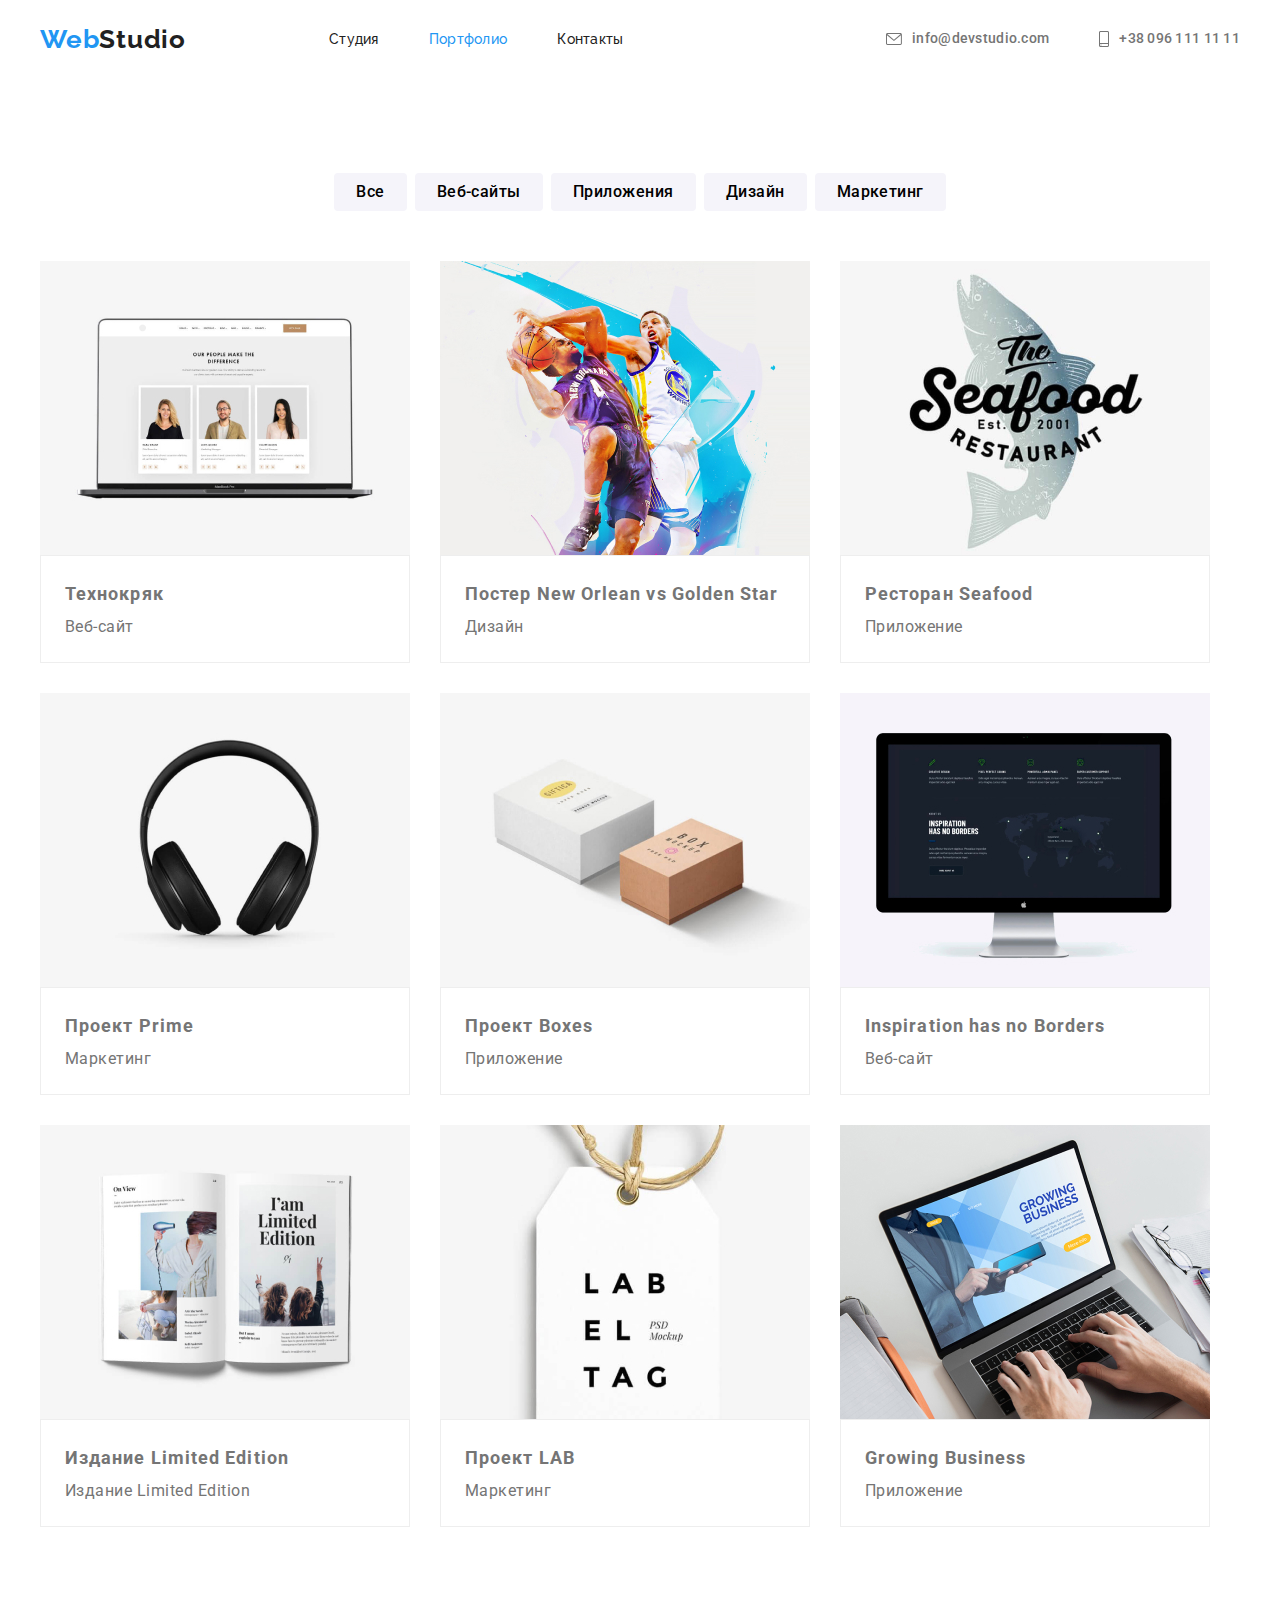
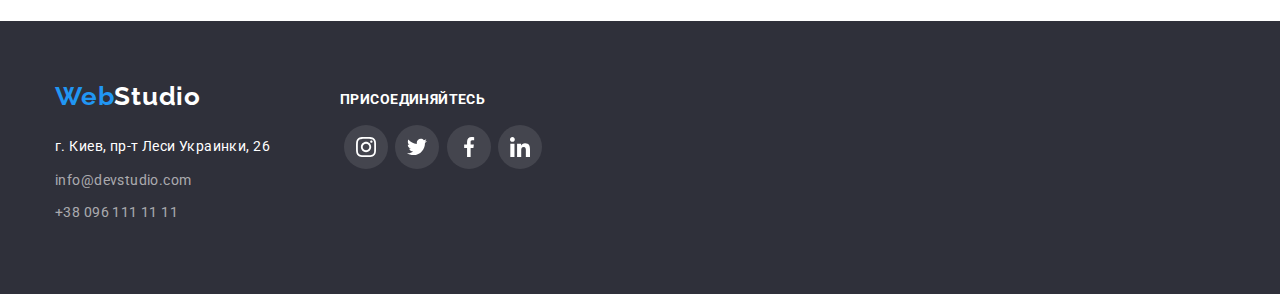
==== portfolio.html @ 930734c8 "Перенос ДЗ №4" ====
<!DOCTYPE html>
<html lang="ru">
  <head>
    <meta charset="UTF-8" />
    <meta name="viewport" content="width=device-width, initial-scale=1.0" />
    <title>Webstudio</title>
    <link rel="stylesheet" href="https://cdnjs.cloudflare.com/ajax/libs/modern-normalize/1.0.0/modern-normalize.css">
    <link rel="preconnect" href="https://fonts.gstatic.com" />
    <link rel="stylesheet" href="./css/style.css">
    <link rel="preconnect" href="https://fonts.gstatic.com">
<link href="https://fonts.googleapis.com/css2?family=Raleway:wght@700&family=Roboto:wght@400;500;700;900&display=swap" rel="stylesheet">
  </head>
  <body>
    <!----------------- Хедер с навигацией ---------------->
    <header>
      <div class="container header-container">
        <a class="header-logo" href="index.html">Web
          <span class="header-studio">Studio</span>
        </a>
        <nav class="nav">
          <ul class="list header-list">
            <li class="header-item">
              <a class="link header-link" href="index.html">Студия</a>
            </li>
    
            <li>
              <a class="link header-link active-page" href="portfolio.html">Портфолио</a>
            </li>
    
            <li>
              <a class="link header-link" href="#">Контакты</a>
            </li>
          </ul>
        </nav>
        <!-- Контакты хедера -->
        <ul class="list contact-list">
          <li>
            <a class="link header-contacts" href="mailto:">
              <svg class="icon-mail">
                <use href="./images/sprite.svg#icon-mail"></use>
              </svg> info@devstudio.com </a>
          </li>
          <li>
            <a class="link header-contacts" href="tel:+380961111111">
              <svg class="icon-smartphone">
                <use href="./images/sprite.svg#icon-smartphone"></use>
              </svg> +38 096 111 11 11
            </a>
          </li>
        </ul>
      </div>
    </header>
    <main>
    <!-- Фильтры Проекты -->
      <section class="container project-container">
        <!-- Контейнер для фильтра -->
        <div class="filter-container">
          <ul class="filter-list list">
            <li class="button-item">
              <button class="button-filter" type="button">Все</button>
            </li>
            <li class="button-item">
              <button class="button-filter" type="button">Веб-сайты</button>
            </li>
            <li class="button-item">
              <button class="button-filter" type="button">Приложения</button>
            </li>
            <li class="button-item">
              <button class="button-filter" type="button">Дизайн</button>
            </li>
            <li class="button-item">
              <button class="button-filter" type="button">Маркетинг</button>
            </li>
          </ul>
          <!-- </section> -->
        </div>
        <!-- Контейнер дляя проектов -->
        <div>
          <ul class="list project-list">
            <li class="project-item">
              <a class="link project-text" href="">
                <img src="./images/open_laptop.jpg" alt="Открытый лептоп" width="370" />
                <div class="project-name">
                  <h2 class="project-title">Технокряк</h2>
                  <p>Веб-сайт</p>
                </div>
              </a>
            </li>
            <li class="project-item">
              <a class="link project-text" href="">
                <img src="./images/basketball_players.jpg" alt="Два баскетболиста" width="370" />
                <div class="project-name">
                  <h2 class="project-title">Постер New Orlean vs Golden Star</h2>
                  <p>Дизайн</p>
                </div>
              </a>
            </li>
            <li class="project-item">
              <a class="link project-text" href="">
                <img src="./images/seafood_logo.jpg" alt="Логотип реторана рыбы" width="370" />
                <div class="project-name">
                  <h2 class="project-title">Ресторан Seafood</h2>
                  <p>Приложение</p>
                </div>
              </a>
            </li>
            <li class="project-item">
              <a class="link project-text" href="">
                <img src="./images/headphones.jpg" alt="Наушники" width="370" />
                <div class="project-name">
                  <h2 class="project-title">Проект Prime</h2>
                  <p>Маркетинг</p>
                </div>
              </a>
            </li>
            <li class="project-item">
              <a class="link project-text" href="">
                <img src="./images/boxes.jpg" alt="Две коробки" width="370" />
                <div class="project-name">
                  <h2 class="project-title">Проект Boxes</h2>
                  <p>Приложение</p>
                </div>
              </a>
            </li>
            <li class="project-item">
              <a class="link project-text" href="">
                <img src="./images/iMac.jpg" alt="Компьютер iMac" width="370" />
                <div class="project-name">
                  <h2 class="project-title" lang="en">Inspiration has no Borders</h2>
                  <p>Веб-сайт</p>
                </div>
              </a>
            </li>
            <li class="project-item">
              <a class="link project-text" href="">
                <img src="./images/open_book.jpg" alt="Открытая книга" width="370" />
                <div class="project-name">
                  <h2 class="project-title">Издание Limited Edition</h2>
                  <p>Издание Limited Edition</p>
                </div>
              </a>
            </li>
            <li class="project-item">
              <a class="link project-text" href="">
                <img src="./images/Label.jpg" alt="Лейба" width="370" />
                <div class="project-name">
                  <h2 class="project-title">Проект LAB</h2>
                  <p>Маркетинг</p>
                </div>
              </a>
            </li>
            <li class="project-item">
              <a class="link project-text" href="">
                <img src="./images/hands_on_keyboard.jpg" alt="Набор текста на клавиатуре" width="370" />
                <div class="project-name">
                  <h2 class="project-title" lang="en">Growing Business</h2>
                  <p>Приложение</p>
                </div>
              </a>
            </li>
          </ul>
        </div>
      </section>
    </main>

    <!------------------ Контакты и адрес ------------------>
  <footer>
      <div class="container footer-container">
          <div>
              <a class="footer-logo" href="index.html">Web
                  <span class="footer-studio link">Studio</span>
              </a>
              <address>г. Киев, пр-т Леси Украинки, 26</address>
              <a class="link footer-link" href="mailto:">info@devstudio.com</a>
              <a class="link footer-link" href="tel:+380961111111">+38 096 111 11 11</a>
          </div>
          <div>
              <h3 class="footer-item">
                  ПРИСОЕДИНЯЙТЕСЬ
              </h3>
              <ul class="footer-box">
                  <li class="social-unit">
                      <a class="social-link" href="#">
                          <svg class="pic-instagram">
                              <use href="./images/sprite.svg#icon-instagram"></use>
                          </svg>
                      </a>
                  </li>
                  <li class="social-unit">
                      <a class="social-link" href="#">
                          <svg class="pic-twitter">
                              <use href="./images/sprite.svg#icon-twitter"></use>
                          </svg>
                      </a>
                  </li>
                  <li class="social-unit">
                      <a class="social-link" href="#">
                          <svg class="pic-facebook">
                              <use href="./images/sprite.svg#icon-facebook"></use>
                          </svg>
                      </a>
                  </li>
                  <li class="social-unit">
                      <a class="social-link" href="#">
                          <svg class="pic-linkedin">
                              <use href="./images/sprite.svg#icon-linkedin"></use>
                          </svg>
                      </a>
                  </li>
              </ul>
          </div>
      </div>
  </footer>
  </body>
</html>
---- css/style.css ----
/* 
Основной цвет текста   #212121; - Заголовки черн
Вторичный цвет текста  #FFFFFF; - Заголовки бел
Цвет текста Параграфы  #757575;

Акцкет 1 ------------- #2196F3; - Синий для кнопок и навигации */


 /* 
 Основной цвет фона  #E5E5E5; - 
 Вторичный цвет фона #2F303A; - Герой и Футер
 Фон хедера          #FFFFFF;

 */
:root {
    --primary-title-color:#212121;
    --secondary-title-color:#FFFFFF;
    --text-color:#757575;
    --accent-color:#2196F3;
    --logo-color:#ffffff;
    --icon-color:  #AFB1B8;

    --primary-background-color:#E5E5E5;
    --secondary-background-color:#2F303A;
    --header-background-clor:#FFFFFF;  
    --button-background-clor:#F5F4FA;

}

h1,
h2,
h3,
p {
  margin-top: 0;
  margin-bottom: 0;
}

ul {
    list-style: none;
    margin: 0;
    padding: 0;
}

li {
    list-style: none;
    margin: 0;
    padding: 0;
}

body {
    font-family: 'Roboto', sans-serif;
    font-style: normal;
}

header {
    background-color: var(--header-background-clor);
}

.container {
    width: 1200px;
    margin: 0 auto;
    padding: 0 15px;
}

.header-container {
    display: flex;
    align-items: center;
    padding: 24px 0;
}

footer {
    padding: 60px 0;
    background-color: var(--secondary-background-color);
}
.footer-container {
    display: flex;
    justify-self: center;
}

.footer-item {
    padding-top: 12px;
    padding-bottom: 20px;
    margin-left: 70px;

    font-weight: 700;
    font-size: 14px;
    line-height: 0.87;
    letter-spacing: 0.03em;
    text-transform: uppercase;

    color: var(--secondary-title-color);;
}

.nav { 
    margin-left: 93px;  

    font-family: Raleway;
    font-weight: 700;
    font-size: 26px;
    line-height: 1.19;
    letter-spacing: 0.03em;
}

.header-list {
    display: flex;
    justify-content: center;
    margin: 0;
    padding: 0;

    font-weight: 500;
    font-size: 14px;
    line-height: 1.42;
    letter-spacing: 0.02em;
}

.hero {
    padding: 200px 0;

    background-repeat: no-repeat;
    background-size: cover;

    background-color: var(--secondary-background-color);
    background-image: linear-gradient( 
        to right,
        rgba(47, 48, 58, 0.4),
        rgba(47, 48, 58, 0.4) ), 
        url(../images/hero_background.jpg);
}

.hero-text {
    margin: 0 auto;
    margin-bottom: 30px;

    font-weight: 900;
    font-size: 44px;
    line-height: 1.36;
    text-align: center;
    letter-spacing: 0.06em;
    text-transform: uppercase;

    color: var(--logo-color);
}

.competence {
    margin: 0 auto;
    padding: 94px 0 47px;

    background-color: var(--primary-background-color);
}

.our-work {
    padding: 47px 0 94px;

    font-weight: 700;
    font-size: 36px;
    line-height: 1.16;
    text-align: center;
    letter-spacing: 0.03em;

    background-color: var(--primary-background-color);
}

.our-team {
    padding: 94px 0;

    font-weight: 700;
    font-size: 36px;
    line-height: 1.16;
    text-align: center;
    letter-spacing: 0.03em;

    background-color: var(--button-background-clor);
}

.competence-list {
    display: flex;
    flex-direction: row;
    justify-content: center;
}

.competence-unit {
    width: 270px;
    margin-right: 30px;
}

.competence-unit:last-child {
    margin-right: 0;
}

.competence-icon {
    display: flex;
    justify-content: center;
    align-items: center;
    margin-right: 30px;
    width: 270px;
    height: 120px;

    background: var(--button-background-clor);
    border-radius: 4px;
}

.competence-icon:last-child {
    margin-right: 0;
}

.images-list {
    display: flex;
}

.our-work-imges {
    width: 370px;
}

.images-item {
    width: calc((100%-60px) / 3);
    margin-right: 30px;
} 

.images-item:nth-child(3n) {
    margin-right: 0;
  }

.our-team-item {
    width: calc((100%-90px) / 4);
    margin-right: 30px;
    box-shadow: 0px 1px 3px rgba(0, 0, 0, 0.12), 0px 1px 1px rgba(0, 0, 0, 0.14),    0px 2px 1px rgba(0, 0, 0, 0.2);
    border-radius: 0px 0px 4px 4px;
}  

.our-team-item:nth-child(4n) {
    margin-right: 0;
}

.visually-hidden {
    position: absolute;
    clip: rect(0 0 0 0);
    width: 1px;
    height: 1px;
    margin: -1px;
    …
  }
  
.our-work-title,
.our-team-title,
.clients-title {
    margin-top: 0;
    margin-bottom: 50px;

    font-weight: 700;
    font-size: 36px;
    line-height: 1.16;
    text-align: center;
    letter-spacing: 0.03em;

    color: var(--primary-title-color);

}

.button {
    background-color: var(--accent-color);
}

.button-filter {
    padding: 6px 22px;
    border-radius: 4px;
    border: 0;
    cursor: pointer;

    font-weight: 500;
    font-size: 16px;
    line-height: 1.62;
    text-align: center;
    letter-spacing: 0.03em;

    background-color: var(--button-background-clor);
}

.button-filter:hover,
.button-filter:focus {
    background-color: var(--accent-color);
    color: var(--secondary-title-color);
    outline: none;
}

.button-item {
    margin-right: 8px;
}

img {
    display: block;
    max-width: 100%;
    height: auto;
}

.button-item:last-child {
    margin-right: 0;
}

.filter-list {
    display: flex;
    flex-direction: row;
    justify-content: center; 
}

.project-list {
    display: flex;
    flex-wrap: wrap;
}

.project-item {
    width: 370px;
    margin-right: 30px; 
    margin-bottom: 30px;
    cursor: pointer;
}

.project-item:nth-child(3n) {  
    margin-right: 0;
}

.project-item:nth-last-child(-n + 3) {  
    margin-bottom: 0;
}

.project-item .link {
    display: block;
    text-decoration: none;
}

.project-item .link:hover,
.project-item .link:focus {
    border: 1px solid #EEEEEE;
    box-shadow: 0px 1px 1px rgba(0, 0, 0, 0.12), 
    0px 4px 4px rgba(0, 0, 0, 0.06), 
    1px 4px 6px rgba(0, 0, 0, 0.16);
}

.hero-text,
.main-button {
    color: var(--logo-color);
}

.main-button {
    display: flex;
    margin: 0 auto;
    border-radius: 5px;
    padding: 10px 32px;
    cursor: pointer;
    
    font-weight: 700;
    font-size: 16px;
    line-height: 1.87;
    text-align: center;
    letter-spacing: 0.06em;
}

.competence-item {
    margin: 30px 0 10px;
    width: 270px;

    font-weight: 700;
    font-size: 14px;
    line-height: 1.14;
    letter-spacing: 0.03em;
    text-transform: uppercase;
}

.competence-text {
    width: 270px;
    margin-left: 30px;
    margin: 0 auto;

    font-weight: 400;
    font-size: 14px;
    line-height: 1.71;
    letter-spacing: 0.03em;
}

.team-item {
    margin-bottom: 10px;

    font-weight: 500;
    font-size: 16px;
    line-height: 1.18;
    text-align: center;
    letter-spacing: 0.03em;
}

.team-text {
    font-weight: 400;
    font-size: 16px;
    line-height: 1.18;
    text-align: center;
    letter-spacing: 0.03em;
}

.header-studio {
    font-family: 'Raleway', sans-serif;
    font-weight: 700;
    font-size: 26px;
    line-height: 1.19;
    letter-spacing: 0.03em;

    color: var(--primary-title-color);

}

.footer-studio {
    font-family: 'Raleway', sans-serif;
    font-weight: 700;
    font-size: 26px;
    line-height: 1.19;
    letter-spacing: 0.03em;

    color: var(--logo-color);
}

.header-logo {
    display: flex;
    text-decoration: none;

    font-family: 'Raleway', sans-serif;
    font-weight: 700;
    font-size: 26px;
    line-height: 1.19;
    letter-spacing: 0.03em;

    color: var(--accent-color);
}

.footer-logo {
    display: flex;
    margin-bottom: 20px;
    text-decoration: none;

    font-family: 'Raleway', sans-serif;
    font-weight: 700;
    font-size: 26px;
    line-height: 1.19;
    letter-spacing: 0.03em;

    color: var(--accent-color);
}

.list {
    color: var(--primary-title-color);
    list-style: none;
}

.link {
    text-decoration: none;
}

.contact-list {
    display: flex;  
    justify-content: flex-end;
    margin-left: auto;
}

.header-list .active-page {
    color: var(--accent-color);
}

.header-link {
    margin-left: 50px;
    color: var(--primary-title-color);
}

.header-contacts {
    display: flex;
    align-items: center;
    margin-left: 50px;

    font-weight: 500;
    font-size: 14px;
    line-height: 1.14;
    letter-spacing: 0.02em;
    
    color: var(--text-color);
}

.icon-mail {
    margin-right: 10px;
    width: 16px;
    height: 12px;

    fill: var(--text-color);
}

.icon-smartphone {
    margin-right: 10px;
    width: 10px;
    height: 16px;

    fill: var(--text-color);
}

.header-contacts:hover,
.header-contacts:focus {
    color: var(--accent-color);
}

.header-contacts:hover .icon-mail,
.header-contacts:hover .icon-smartphone,

.header-contacts:focus .icon-mail,
.header-contacts:focus .icon-smartphone {
    fill: var(--accent-color);
}

.header-link:hover,
.header-link:focus {
    color: var(--accent-color);
}

.footer-link {
    display: flex;
    flex-direction: column;
    margin-bottom: 9px;

    font-weight: 400;
    font-size: 14px;
    line-height: 1.71;
    letter-spacing: 0.03em;

    color: rgba(255, 255, 255, 0.6);
}

.footer-link:hover, 
.footer-link:focus {
    color: var(--accent-color);
}

.text {
    color: var(--text-color);
}

address {
    margin-bottom: 9px;
    
    font-style: normal;
    font-weight: 400;
    font-size: 14px;
    line-height: 2;
    letter-spacing: 0.03em;
    color: var(--secondary-title-color);
}

.project-title {
    font-weight: 700;
    font-size: 18px;
    line-height: 2;
    letter-spacing: 0.06em;
}

.project-text {
    font-weight: 400;
    font-size: 16px;
    line-height: 1.87;
    letter-spacing: 0.03em;
    color: var(--text-color);
}

.filter-container {
    padding-bottom: 50px;
}

.project-name {
    padding: 20px 24px;
    border: 1px solid #EEEEEE;
}

.project-container {
    padding: 94px 0;
}

.our-team-people {
    padding-top: 30px;
    padding-bottom: 30px;
    padding-left: auto;
    padding-right: auto;

    background: var(--secondary-title-color);
}

.hero-line {
    border: 2px solid #ECECEC;
    margin: 0;
}

.social-box {
    display: flex;
    justify-content: space-around;
    width: 206px;
    margin-left: 32px;
    margin-top: 16px;
}

.social-item {
    display: flex;
    align-items: center;
    justify-content: center;
    width: 44px;
    height: 44px;   
}

.social-item .social-link {
    display: flex;
    align-items: center;
    justify-content: center;
    width: 100%;
    height: 100%;
    border-radius: 50%;

    background: transparent;
    fill: var(--icon-color);
}

.social-item .social-link:focus,
.social-item .social-link:hover {
    background: var(--accent-color);
    fill: var(--logo-color);
    outline-style: none;
}

.icon-instagram,
.icon-twitter,
.icon-facebook,
.icon-linkedin {
    width: 20px;
    height: 20px;
}

.footer-box {
    display: flex;
    justify-content: space-around;
    width: 206px;
    margin-left: 70px;
}

.social-unit {
    display: flex;
    align-items: center;
    justify-content: center;
    width: 44px;
    height: 44px;   
}

.footer-box .social-link {
    display: flex;
    align-items: center;
    justify-content: center;
    width: 100%;
    height: 100%;
    border-radius: 50%;

    background: rgba(255, 255, 255, 0.1);
}

.footer-box .social-link:focus,
.footer-box .social-link:hover {
    background: var(--accent-color);
    outline-style: none;
}

.pic-instagram,
.pic-twitter,
.pic-facebook,
.pic-linkedin {
    width: 20px;
    height: 20px; 
    fill: var(--secondary-title-color);
}

.clients {
    padding: 94px 0;
    margin: 0 auto;
    
    background-color: var(--primary-background-color);
}

.clients-list {
    display: flex;
    align-items: center;
}

.clients-item {
    width: 170px;
    height: 90px;
    border: 1px solid var(--icon-color);
    border-radius: 4px;
    margin-right: 30px;

    background: var(--primary-background-color);
}

.clients-item:hover,
.clients-item:focus {
    border: 1px solid var(--accent-color);
}

.clients-item:last-child {
    margin-right: 0;
}

.clients-link {
    display: flex;
    justify-content: center;
    align-items: center;
    width: 100%;
    height: 100%;
}

.icon-Client_1,
.icon-Client_2,
.icon-Client_3,
.icon-Client_4,
.icon-Client_5,
.icon-Client_6 {
    fill: var(--icon-color);
}

.clients-link:hover .icon-Client_1,
.clients-link:hover .icon-Client_2,
.clients-link:hover .icon-Client_3,
.clients-link:hover .icon-Client_4,
.clients-link:hover .icon-Client_5,
.clients-link:hover .icon-Client_6,

.clients-link:focus .icon-Client_1,
.clients-link:focus .icon-Client_2,
.clients-link:focus .icon-Client_3,
.clients-link:focus .icon-Client_4,
.clients-link:focus .icon-Client_5,
.clients-link:focus .icon-Client_6 {
    fill: var(--accent-color);
}
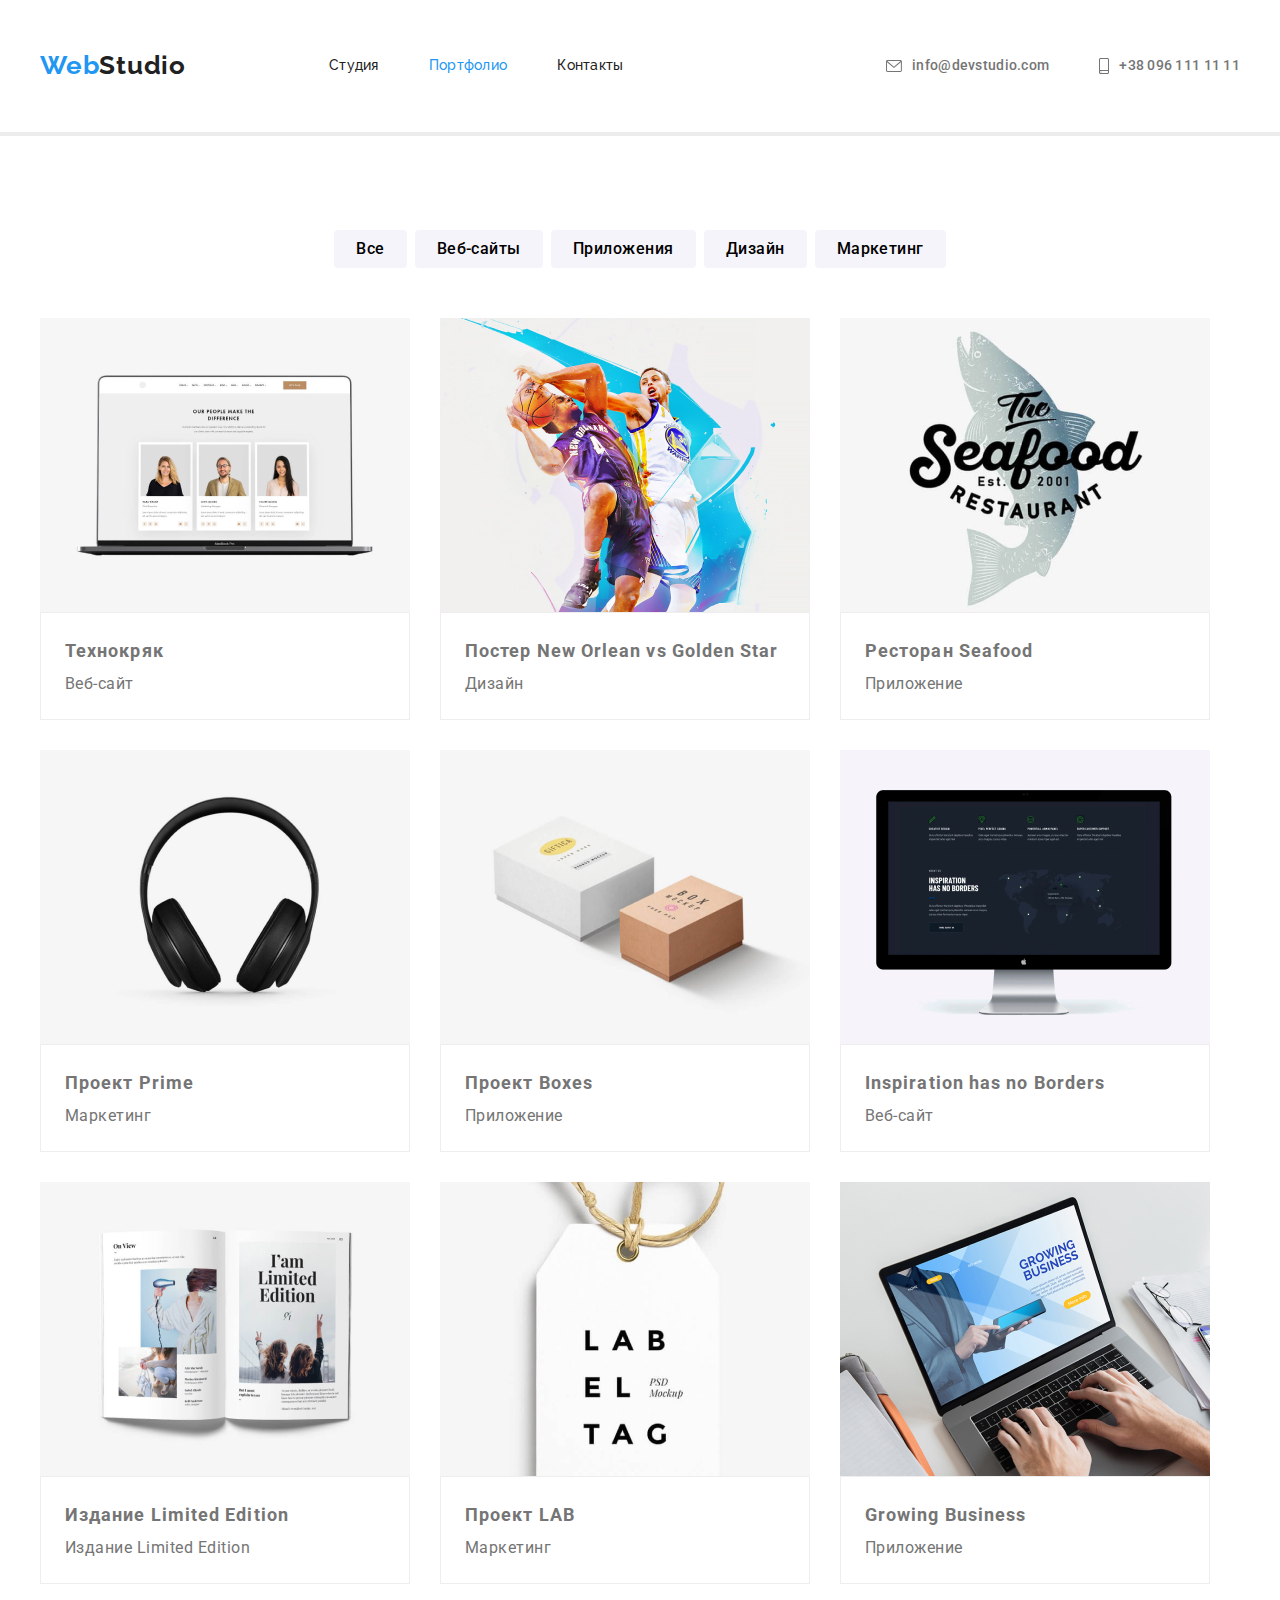
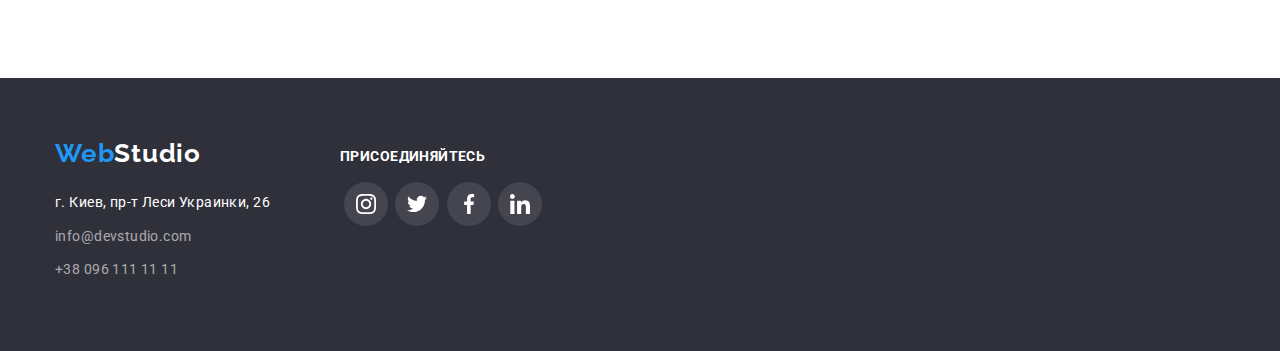
==== commit 410aec49: "Текст поверх изображений" ====
--- a/portfolio.html
+++ b/portfolio.html
@@ -52,6 +52,7 @@
     </header>
     <main>
     <!-- Фильтры Проекты -->
+      <hr class="hero-line">
       <section class="container project-container">
         <!-- Контейнер для фильтра -->
         <div class="filter-container">
--- a/css/style.css
+++ b/css/style.css
@@ -160,6 +160,24 @@
     background-color: var(--primary-background-color);
 }
 
+.disctiption {
+    position: absolute;
+    width: 370px;
+    height: 70px;
+    padding: 27px 0;
+    bottom: 0;
+    
+    font-weight: 700;
+    font-size: 14px;
+    line-height: 1.14;
+    text-align: center;
+    letter-spacing: 0.03em;
+    text-transform: uppercase;
+
+    color: var(--secondary-title-color);
+    background: rgba(47, 48, 58, 0.8);
+}
+
 .our-team {
     padding: 94px 0;
 
@@ -212,6 +230,7 @@
 }
 
 .images-item {
+    position: relative;
     width: calc((100%-60px) / 3);
     margin-right: 30px;
 } 
@@ -447,10 +466,6 @@
     list-style: none;
 }
 
-.link {
-    text-decoration: none;
-}
-
 .contact-list {
     display: flex;  
     justify-content: flex-end;
@@ -462,7 +477,15 @@
 }
 
 .header-link {
+    display: block;
     margin-left: 50px;
+    padding: 32px 0;
+    text-decoration: none;
+    
+    transition-property: color;
+    transition-duration: 250ms;
+    transition-timing-function: cubic-bezier(0.4, 0, 0.2, 1);
+
     color: var(--primary-title-color);
 }
 
@@ -470,6 +493,7 @@
     display: flex;
     align-items: center;
     margin-left: 50px;
+    text-decoration: none;
 
     font-weight: 500;
     font-size: 14px;
@@ -517,6 +541,7 @@
     display: flex;
     flex-direction: column;
     margin-bottom: 9px;
+    text-decoration: none;
 
     font-weight: 400;
     font-size: 14px;
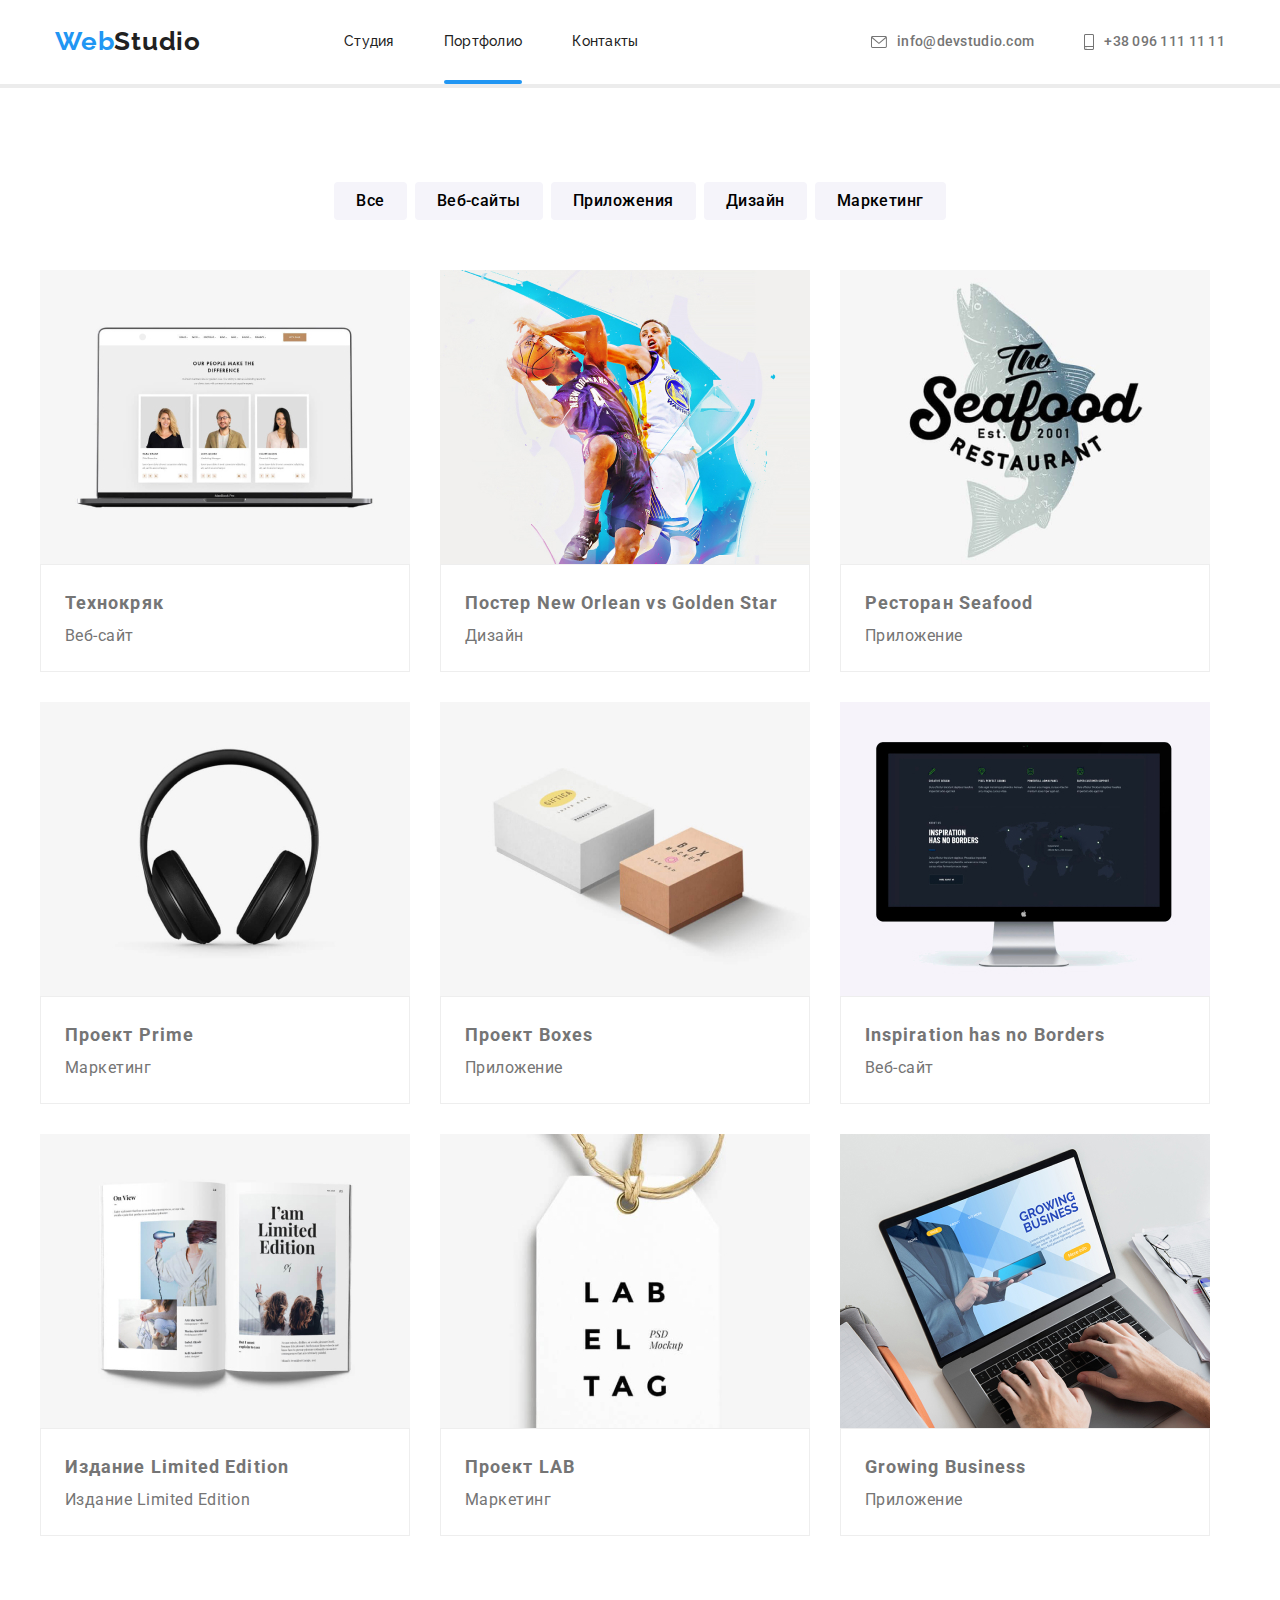
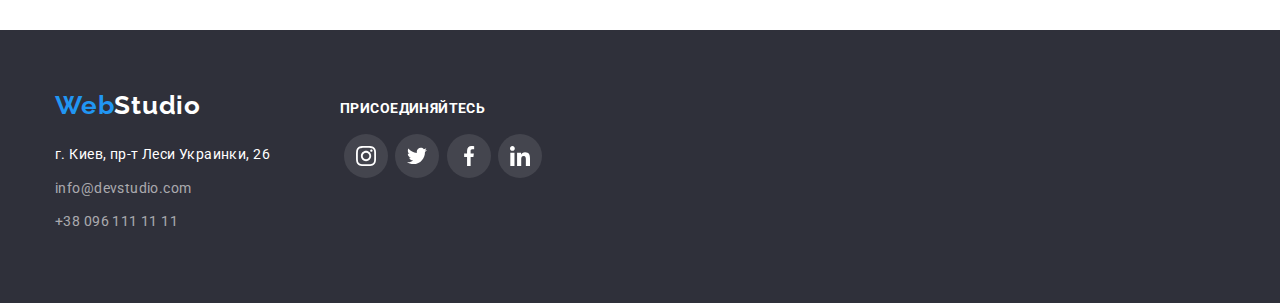
==== commit bef6751e: "Сделал Оверлей" ====
--- a/portfolio.html
+++ b/portfolio.html
@@ -80,7 +80,15 @@
           <ul class="list project-list">
             <li class="project-item">
               <a class="link project-text" href="">
-                <img src="./images/open_laptop.jpg" alt="Открытый лептоп" width="370" />
+                <div class="project-overlay">
+                  <img src="./images/open_laptop.jpg" alt="Открытый лептоп" width="370" />
+                  <div class="overlay">
+                    <p class="text">
+                      Технокряк это современная площадка распространения коронавируса.
+                      Компании используют эту платформу для цифрового шпионажа и атак на защищённые сервера конкурентов.
+                    </p>
+                  </div>
+                </div>
                 <div class="project-name">
                   <h2 class="project-title">Технокряк</h2>
                   <p>Веб-сайт</p>
@@ -89,7 +97,15 @@
             </li>
             <li class="project-item">
               <a class="link project-text" href="">
+                <div class="project-overlay">
                 <img src="./images/basketball_players.jpg" alt="Два баскетболиста" width="370" />
+                  <div class="overlay">
+                    <p class="text">
+                      Технокряк это современная площадка распространения коронавируса. 
+                      Компании используют эту платформу для цифрового шпионажа и атак на защищённые сервера конкурентов.
+                    </p>
+                  </div>
+                </div>
                 <div class="project-name">
                   <h2 class="project-title">Постер New Orlean vs Golden Star</h2>
                   <p>Дизайн</p>
@@ -98,7 +114,15 @@
             </li>
             <li class="project-item">
               <a class="link project-text" href="">
-                <img src="./images/seafood_logo.jpg" alt="Логотип реторана рыбы" width="370" />
+                <div class="project-overlay">
+                  <img src="./images/seafood_logo.jpg" alt="Логотип реторана рыбы" width="370" />
+                  <div class="overlay">
+                    <p class="text">
+                      Технокряк это современная площадка распространения коронавируса.
+                      Компании используют эту платформу для цифрового шпионажа и атак на защищённые сервера конкурентов.
+                    </p>
+                  </div>
+                </div>
                 <div class="project-name">
                   <h2 class="project-title">Ресторан Seafood</h2>
                   <p>Приложение</p>
@@ -107,7 +131,15 @@
             </li>
             <li class="project-item">
               <a class="link project-text" href="">
-                <img src="./images/headphones.jpg" alt="Наушники" width="370" />
+                <div class="project-overlay">
+                  <img src="./images/headphones.jpg" alt="Наушники" width="370" />
+                  <div class="overlay">
+                    <p class="text">
+                      Технокряк это современная площадка распространения коронавируса.
+                      Компании используют эту платформу для цифрового шпионажа и атак на защищённые сервера конкурентов.
+                    </p>
+                  </div>
+                </div>
                 <div class="project-name">
                   <h2 class="project-title">Проект Prime</h2>
                   <p>Маркетинг</p>
@@ -116,7 +148,15 @@
             </li>
             <li class="project-item">
               <a class="link project-text" href="">
+                <div class="project-overlay">
                 <img src="./images/boxes.jpg" alt="Две коробки" width="370" />
+                <div class="overlay">
+                  <p class="text">
+                    Технокряк это современная площадка распространения коронавируса. 
+                    Компании используют эту платформу для цифрового шпионажа и атак на защищённые сервера конкурентов.
+                  </p>
+                </div>
+              </div>
                 <div class="project-name">
                   <h2 class="project-title">Проект Boxes</h2>
                   <p>Приложение</p>
@@ -125,7 +165,15 @@
             </li>
             <li class="project-item">
               <a class="link project-text" href="">
+                <div class="project-overlay">
                 <img src="./images/iMac.jpg" alt="Компьютер iMac" width="370" />
+                <div class="overlay">
+                  <p class="text">
+                    Технокряк это современная площадка распространения коронавируса. 
+                    Компании используют эту платформу для цифрового шпионажа и атак на защищённые сервера конкурентов.
+                  </p>
+                </div>
+              </div>
                 <div class="project-name">
                   <h2 class="project-title" lang="en">Inspiration has no Borders</h2>
                   <p>Веб-сайт</p>
@@ -134,7 +182,15 @@
             </li>
             <li class="project-item">
               <a class="link project-text" href="">
+                <div class="project-overlay">
                 <img src="./images/open_book.jpg" alt="Открытая книга" width="370" />
+                <div class="overlay">
+                  <p class="text">
+                    Технокряк это современная площадка распространения коронавируса. 
+                    Компании используют эту платформу для цифрового шпионажа и атак на защищённые сервера конкурентов.
+                  </p>
+                </div>
+              </div>
                 <div class="project-name">
                   <h2 class="project-title">Издание Limited Edition</h2>
                   <p>Издание Limited Edition</p>
@@ -143,7 +199,15 @@
             </li>
             <li class="project-item">
               <a class="link project-text" href="">
+                <div class="project-overlay">
                 <img src="./images/Label.jpg" alt="Лейба" width="370" />
+                <div class="overlay">
+                  <p class="text">
+                    Технокряк это современная площадка распространения коронавируса. 
+                    Компании используют эту платформу для цифрового шпионажа и атак на защищённые сервера конкурентов.
+                  </p>
+                </div>
+              </div>
                 <div class="project-name">
                   <h2 class="project-title">Проект LAB</h2>
                   <p>Маркетинг</p>
@@ -152,7 +216,15 @@
             </li>
             <li class="project-item">
               <a class="link project-text" href="">
+                <div class="project-overlay">
                 <img src="./images/hands_on_keyboard.jpg" alt="Набор текста на клавиатуре" width="370" />
+                <div class="overlay">
+                  <p class="text">
+                    Технокряк это современная площадка распространения коронавируса. 
+                    Компании используют эту платформу для цифрового шпионажа и атак на защищённые сервера конкурентов.
+                  </p>
+                </div>
+              </div>
                 <div class="project-name">
                   <h2 class="project-title" lang="en">Growing Business</h2>
                   <p>Приложение</p>
--- a/css/style.css
+++ b/css/style.css
@@ -65,7 +65,6 @@
 .header-container {
     display: flex;
     align-items: center;
-    padding: 24px 0;
 }
 
 footer {
@@ -242,7 +241,9 @@
 .our-team-item {
     width: calc((100%-90px) / 4);
     margin-right: 30px;
-    box-shadow: 0px 1px 3px rgba(0, 0, 0, 0.12), 0px 1px 1px rgba(0, 0, 0, 0.14),    0px 2px 1px rgba(0, 0, 0, 0.2);
+    box-shadow: 0px 1px 3px rgba(0, 0, 0, 0.12), 
+    0px 1px 1px rgba(0, 0, 0, 0.14),    
+    0px 2px 1px rgba(0, 0, 0, 0.2);
     border-radius: 0px 0px 4px 4px;
 }  
 
@@ -472,8 +473,25 @@
     margin-left: auto;
 }
 
-.header-list .active-page {
+.active-page {
+    display: block;
+    position: relative;
+    margin-left: 50px;
+    padding: 32px 0;
+    text-decoration: none;
+
     color: var(--accent-color);
+}
+
+.active-page::after {
+    display: block;
+    position: absolute;
+    content: "";
+    width: 100%;
+    height: 4px;
+    margin-top: 28px;
+    background: var(--accent-color);
+    border-radius: 2px;
 }
 
 .header-link {
@@ -481,13 +499,15 @@
     margin-left: 50px;
     padding: 32px 0;
     text-decoration: none;
-    
+
+    color: var(--primary-title-color);
+
     transition-property: color;
     transition-duration: 250ms;
     transition-timing-function: cubic-bezier(0.4, 0, 0.2, 1);
-
-    color: var(--primary-title-color);
-}
+}
+
+
 
 .header-contacts {
     display: flex;
@@ -761,3 +781,89 @@
     fill: var(--accent-color);
 }
 
+.backdrop {
+    position: fixed;
+    top: 0;
+    left: 0;
+    width: 100%;
+    height: 100%;
+    opacity: 1;
+    transition: opacity 250ms cubic-bezier(0.4, 0, 0.2, 1);
+    background-color: rgba(0, 0, 0, 0.2);
+}
+
+.backdrop.is-hidden {
+    opacity: 0;
+    pointer-events: none;
+}
+
+.modal {
+    position: absolute;
+    left: 50%;
+    top: 50%;
+    transform: translate(50% 50%);
+    border-radius: 4px;
+    box-shadow: 0px 1px 3px rgba(0, 0, 0, 0.12), 0px 1px 1px rgba(0, 0, 0, 0.14);
+    transform: translate(-50%, -50%) scale(1);
+    transition: transform 250ms cubic-bezier(0.4, 0, 0.2, 1);
+    
+    width: 528px;
+    height: 581px;
+
+    background: var(--secondary-title-color);
+}
+
+.modal-button {
+    position: absolute;
+    top: 8px;
+    right: 8px;
+
+    display: flex;
+    align-items: center;
+    justify-content: center;
+    width: 30px;
+    height: 30px;
+    border-radius: 50%;
+    border: 1px solid rgba(0, 0, 0, 0.1);
+    cursor: pointer;
+    outline: none;
+
+    background-color: var(--secondary-title-color);
+}
+
+.project-overlay {
+    display: block;
+    position: relative;
+}
+
+.overlay {
+    position: absolute;
+    display: block;
+    top: 0;
+    left: 0;
+    width: 100%;
+    height: 100%;
+    opacity: 0;
+    transform: translateY(100%);
+
+    background: rgba(33, 150, 243, 0.9);
+}
+
+.project-item .link:hover .overlay,
+.project-item .link:focus .overlay {
+    opacity: 1;
+    transform: translateY(0);
+    transition-duration: 250ms;
+}
+
+.overlay .text {
+    padding: 64px 23px;
+    
+    font-style: normal;
+    font-weight: normal;
+    font-size: 18px;
+    line-height: 1.56;
+    letter-spacing: 0.03em;
+
+    color: var(--secondary-title-color);
+}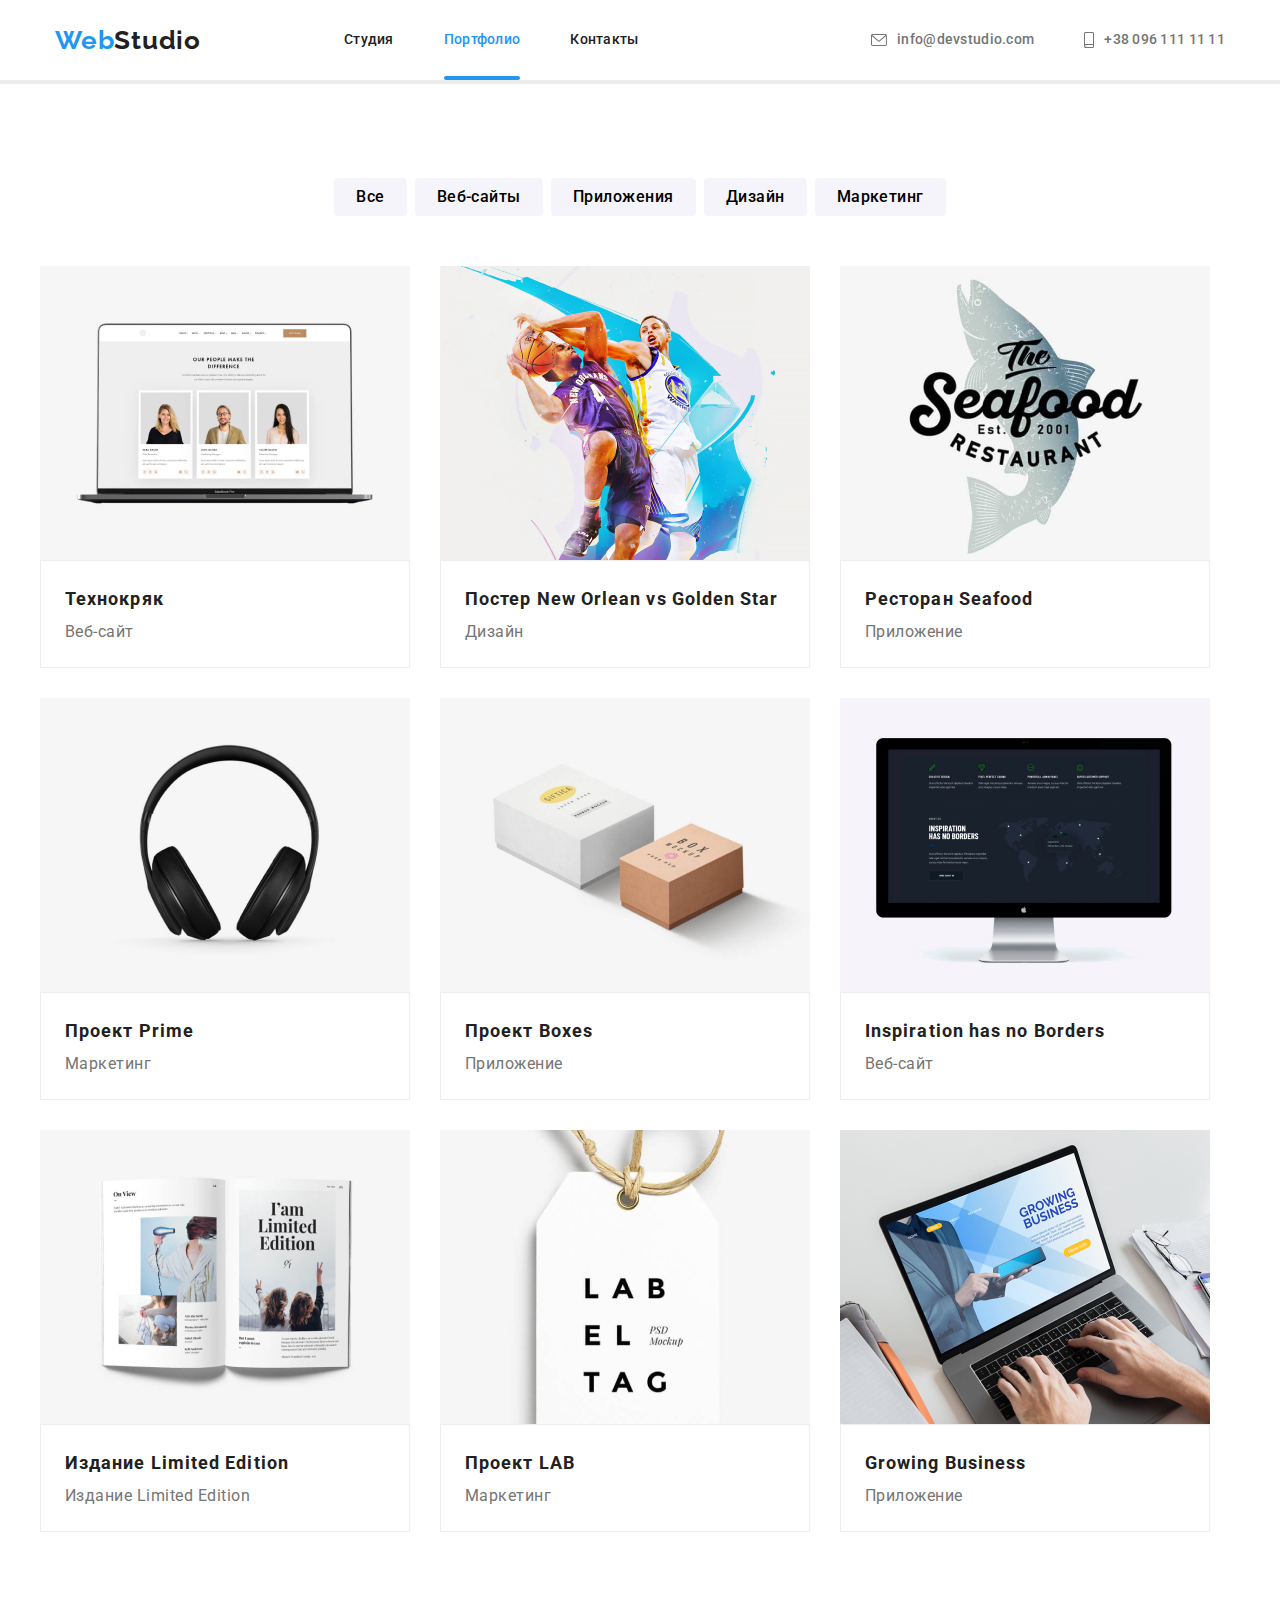
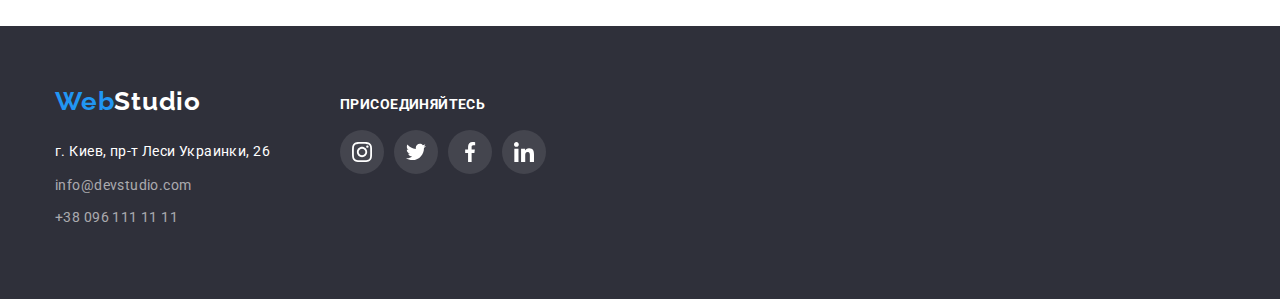
==== commit fac1757b: "Маленькие правки" ====
--- a/portfolio.html
+++ b/portfolio.html
@@ -91,7 +91,7 @@
                 </div>
                 <div class="project-name">
                   <h2 class="project-title">Технокряк</h2>
-                  <p>Веб-сайт</p>
+                  <p class="project-unit">Веб-сайт</p>
                 </div>
               </a>
             </li>
@@ -108,7 +108,7 @@
                 </div>
                 <div class="project-name">
                   <h2 class="project-title">Постер New Orlean vs Golden Star</h2>
-                  <p>Дизайн</p>
+                  <p class="project-unit">Дизайн</p>
                 </div>
               </a>
             </li>
@@ -159,7 +159,7 @@
               </div>
                 <div class="project-name">
                   <h2 class="project-title">Проект Boxes</h2>
-                  <p>Приложение</p>
+                  <p class="project-unit">Приложение</p>
                 </div>
               </a>
             </li>
@@ -176,7 +176,7 @@
               </div>
                 <div class="project-name">
                   <h2 class="project-title" lang="en">Inspiration has no Borders</h2>
-                  <p>Веб-сайт</p>
+                  <p class="project-unit">Веб-сайт</p>
                 </div>
               </a>
             </li>
@@ -193,7 +193,7 @@
               </div>
                 <div class="project-name">
                   <h2 class="project-title">Издание Limited Edition</h2>
-                  <p>Издание Limited Edition</p>
+                  <p class="project-unit">Издание Limited Edition</p>
                 </div>
               </a>
             </li>
@@ -210,7 +210,7 @@
               </div>
                 <div class="project-name">
                   <h2 class="project-title">Проект LAB</h2>
-                  <p>Маркетинг</p>
+                  <p class="project-unit">Маркетинг</p>
                 </div>
               </a>
             </li>
@@ -227,7 +227,7 @@
               </div>
                 <div class="project-name">
                   <h2 class="project-title" lang="en">Growing Business</h2>
-                  <p>Приложение</p>
+                  <p class="project-unit">Приложение</p>
                 </div>
               </a>
             </li>
--- a/css/style.css
+++ b/css/style.css
@@ -300,6 +300,13 @@
     background-color: var(--accent-color);
     color: var(--secondary-title-color);
     outline: none;
+
+    box-shadow: 0px 3px 1px rgba(0, 0, 0, 0.1), 
+    0px 1px 2px rgba(0, 0, 0, 0.08), 
+    0px 2px 2px rgba(0, 0, 0, 0.12);
+    
+    transition-duration: 250ms;
+    transition-timing-function:cubic-bezier(0.4, 0, 0.2, 1)
 }
 
 .button-item {
@@ -353,6 +360,9 @@
     box-shadow: 0px 1px 1px rgba(0, 0, 0, 0.12), 
     0px 4px 4px rgba(0, 0, 0, 0.06), 
     1px 4px 6px rgba(0, 0, 0, 0.16);
+
+    transition-duration: 250ms;
+    transition-timing-function:cubic-bezier(0.4, 0, 0.2, 1)
 }
 
 .hero-text,
@@ -473,7 +483,7 @@
     margin-left: auto;
 }
 
-.active-page {
+.header-link.active-page {
     display: block;
     position: relative;
     margin-left: 50px;
@@ -483,14 +493,14 @@
     color: var(--accent-color);
 }
 
-.active-page::after {
+.header-link.active-page::after {
     display: block;
     position: absolute;
     content: "";
     width: 100%;
     height: 4px;
     margin-top: 28px;
-    background: var(--accent-color);
+    background-color: var(--accent-color);
     border-radius: 2px;
 }
 
@@ -499,6 +509,12 @@
     margin-left: 50px;
     padding: 32px 0;
     text-decoration: none;
+
+    font-family: Roboto;
+    font-weight: 500;
+    font-size: 14px;
+    line-height: 1.14;
+    letter-spacing: 0.02em;
 
     color: var(--primary-title-color);
 
@@ -542,6 +558,9 @@
 .header-contacts:hover,
 .header-contacts:focus {
     color: var(--accent-color);
+
+    transition-duration: 250ms;
+    transition-timing-function: cubic-bezier(0.4, 0, 0.2, 1);
 }
 
 .header-contacts:hover .icon-mail,
@@ -550,11 +569,17 @@
 .header-contacts:focus .icon-mail,
 .header-contacts:focus .icon-smartphone {
     fill: var(--accent-color);
+
+    transition-duration: 250ms;
+    transition-timing-function: cubic-bezier(0.4, 0, 0.2, 1);
 }
 
 .header-link:hover,
 .header-link:focus {
     color: var(--accent-color);
+
+    transition-duration: 250ms;
+    transition-timing-function: cubic-bezier(0.4, 0, 0.2, 1);
 }
 
 .footer-link {
@@ -574,6 +599,9 @@
 .footer-link:hover, 
 .footer-link:focus {
     color: var(--accent-color);
+
+    transition-duration: 250ms;
+    transition-timing-function: cubic-bezier(0.4, 0, 0.2, 1);
 }
 
 .text {
@@ -592,10 +620,23 @@
 }
 
 .project-title {
+    font-family: Roboto;
     font-weight: 700;
     font-size: 18px;
     line-height: 2;
     letter-spacing: 0.06em;
+
+    color: var(--primary-title-color)
+}
+
+.project-unit {
+    font-family: Roboto;
+    font-weight: 400;
+    font-size: 16px;
+    line-height: 1.87;
+    letter-spacing: 0.03em;
+
+    color: var(--text-color);
 }
 
 .project-text {
@@ -666,6 +707,9 @@
     background: var(--accent-color);
     fill: var(--logo-color);
     outline-style: none;
+
+    transition-duration: 250ms;
+    transition-timing-function: cubic-bezier(0.4, 0, 0.2, 1);
 }
 
 .icon-instagram,
@@ -678,7 +722,7 @@
 
 .footer-box {
     display: flex;
-    justify-content: space-around;
+    justify-content: space-between;
     width: 206px;
     margin-left: 70px;
 }
@@ -706,6 +750,9 @@
 .footer-box .social-link:hover {
     background: var(--accent-color);
     outline-style: none;
+
+    transition-duration: 250ms;
+    transition-timing-function: cubic-bezier(0.4, 0, 0.2, 1);
 }
 
 .pic-instagram,
@@ -742,6 +789,9 @@
 .clients-item:hover,
 .clients-item:focus {
     border: 1px solid var(--accent-color);
+
+    transition-duration: 250ms;
+    transition-timing-function: cubic-bezier(0.4, 0, 0.2, 1);
 }
 
 .clients-item:last-child {
@@ -779,6 +829,9 @@
 .clients-link:focus .icon-Client_5,
 .clients-link:focus .icon-Client_6 {
     fill: var(--accent-color);
+
+    transition-duration: 250ms;
+    transition-timing-function: cubic-bezier(0.4, 0, 0.2, 1);
 }
 
 .backdrop {
@@ -853,7 +906,9 @@
 .project-item .link:focus .overlay {
     opacity: 1;
     transform: translateY(0);
-    transition-duration: 250ms;
+
+    transition-duration: 250ms;
+    transition-timing-function: cubic-bezier(0.4, 0, 0.2, 1);
 }
 
 .overlay .text {
